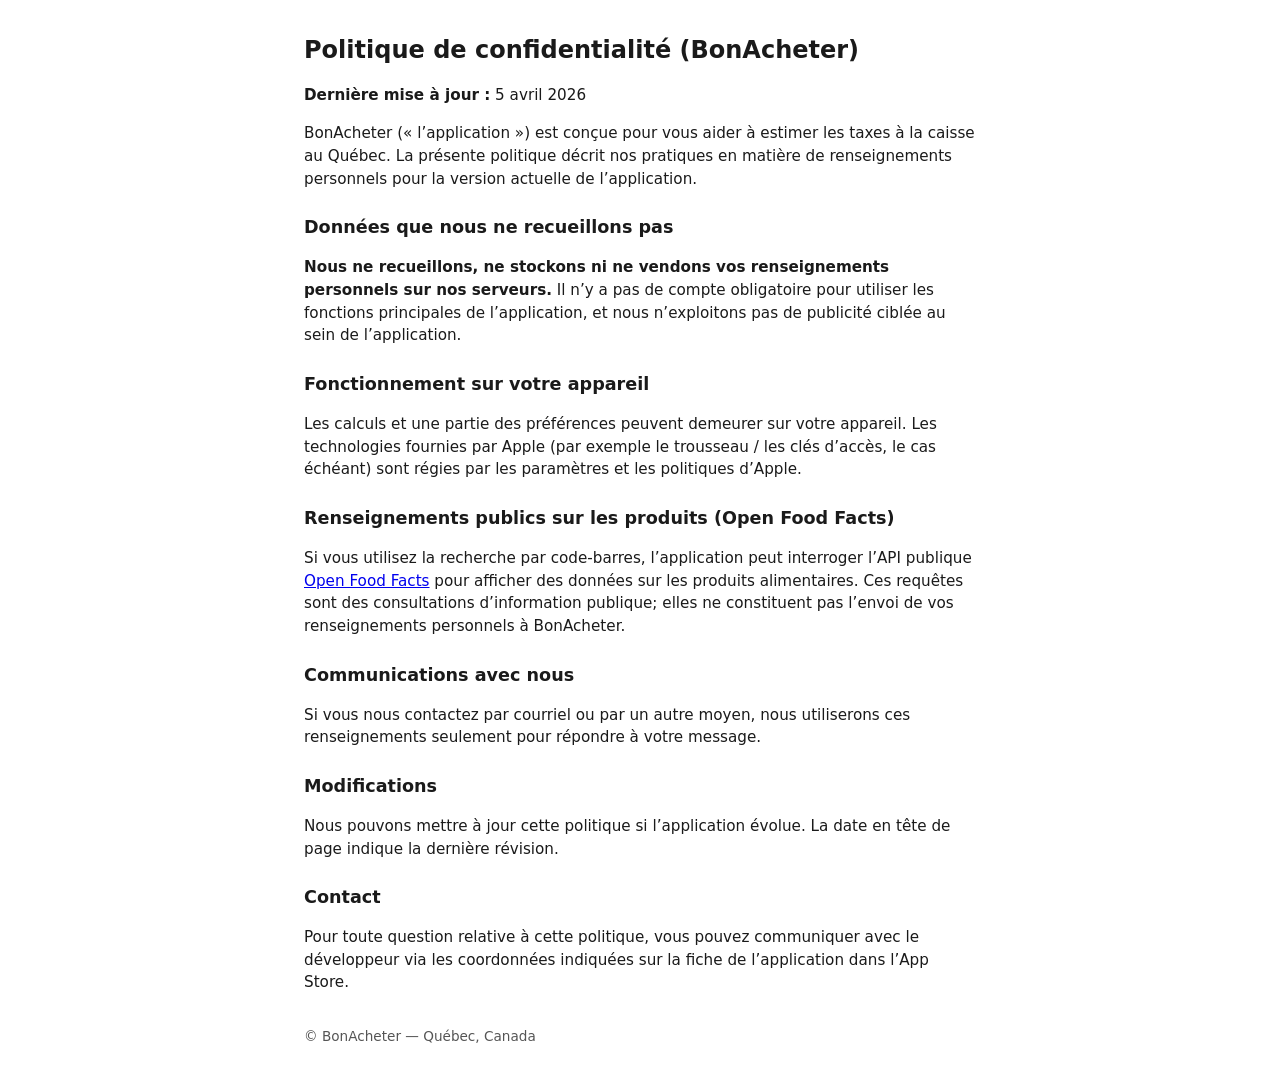
==== docs/privacy.html @ c337c37c "Add French (Canada) privacy policy page for App Store and web Made-with: Cursor" ====
<!DOCTYPE html>
<html lang="fr-CA">
<head>
  <meta charset="utf-8">
  <meta name="viewport" content="width=device-width, initial-scale=1">
  <title>Politique de confidentialité — BonAcheter</title>
  <style>
    body { font-family: system-ui, -apple-system, Segoe UI, Roboto, sans-serif; line-height: 1.5; max-width: 42rem; margin: 2rem auto; padding: 0 1rem; color: #1a1a1a; }
    h1 { font-size: 1.5rem; }
    h2 { font-size: 1.1rem; margin-top: 1.5rem; }
    p, li { font-size: 0.95rem; }
    footer { margin-top: 2rem; font-size: 0.85rem; color: #555; }
  </style>
</head>
<body>
  <h1>Politique de confidentialité (BonAcheter)</h1>
  <p><strong>Dernière mise à jour :</strong> 5 avril 2026</p>
  <p>
    BonAcheter (« l’application ») est conçue pour vous aider à estimer les taxes à la caisse au Québec.
    La présente politique décrit nos pratiques en matière de renseignements personnels pour la version actuelle de l’application.
  </p>

  <h2>Données que nous ne recueillons pas</h2>
  <p>
    <strong>Nous ne recueillons, ne stockons ni ne vendons vos renseignements personnels sur nos serveurs.</strong>
    Il n’y a pas de compte obligatoire pour utiliser les fonctions principales de l’application, et nous n’exploitons pas de publicité ciblée au sein de l’application.
  </p>

  <h2>Fonctionnement sur votre appareil</h2>
  <p>
    Les calculs et une partie des préférences peuvent demeurer sur votre appareil. Les technologies fournies par Apple
    (par exemple le trousseau / les clés d’accès, le cas échéant) sont régies par les paramètres et les politiques d’Apple.
  </p>

  <h2>Renseignements publics sur les produits (Open Food Facts)</h2>
  <p>
    Si vous utilisez la recherche par code-barres, l’application peut interroger l’API publique
    <a href="https://world.openfoodfacts.org" rel="noopener noreferrer">Open Food Facts</a> pour afficher des données
    sur les produits alimentaires. Ces requêtes sont des consultations d’information publique; elles ne constituent pas
    l’envoi de vos renseignements personnels à BonAcheter.
  </p>

  <h2>Communications avec nous</h2>
  <p>
    Si vous nous contactez par courriel ou par un autre moyen, nous utiliserons ces renseignements seulement pour répondre à votre message.
  </p>

  <h2>Modifications</h2>
  <p>
    Nous pouvons mettre à jour cette politique si l’application évolue. La date en tête de page indique la dernière révision.
  </p>

  <h2>Contact</h2>
  <p>
    Pour toute question relative à cette politique, vous pouvez communiquer avec le développeur via les coordonnées indiquées sur la fiche de l’application dans l’App Store.
  </p>

  <footer>
    © BonAcheter — Québec, Canada
  </footer>
</body>
</html>
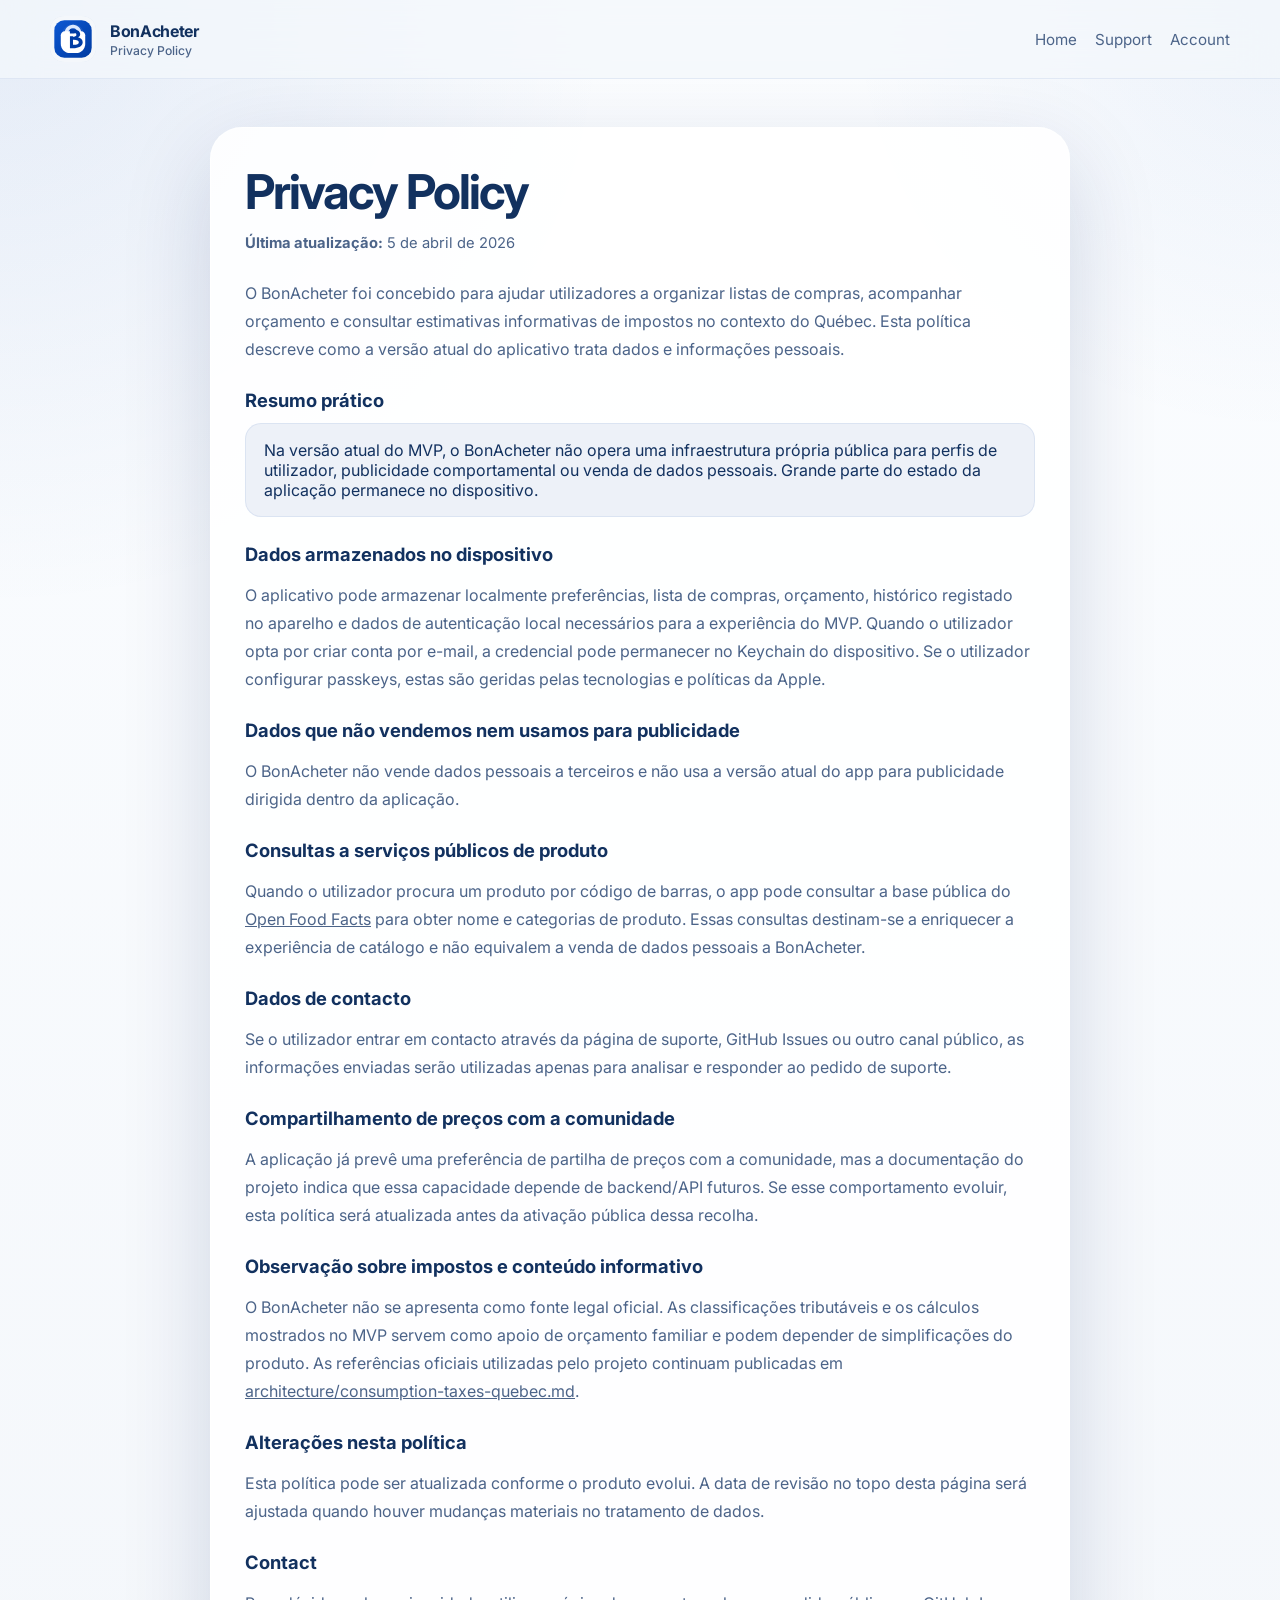
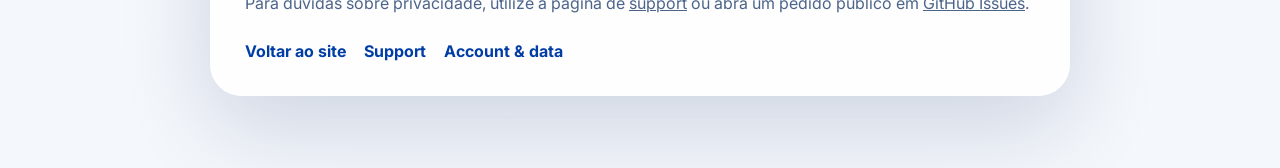
==== commit 55894886: "feat(web): launch BonAcheter GitHub Pages site Add a polished public website with real app screensho" ====
--- a/docs/privacy.html
+++ b/docs/privacy.html
@@ -1,62 +1,110 @@
 <!DOCTYPE html>
-<html lang="fr-CA">
+<html lang="pt-BR">
 <head>
   <meta charset="utf-8">
   <meta name="viewport" content="width=device-width, initial-scale=1">
-  <title>Politique de confidentialité — BonAcheter</title>
-  <style>
-    body { font-family: system-ui, -apple-system, Segoe UI, Roboto, sans-serif; line-height: 1.5; max-width: 42rem; margin: 2rem auto; padding: 0 1rem; color: #1a1a1a; }
-    h1 { font-size: 1.5rem; }
-    h2 { font-size: 1.1rem; margin-top: 1.5rem; }
-    p, li { font-size: 0.95rem; }
-    footer { margin-top: 2rem; font-size: 0.85rem; color: #555; }
-  </style>
+  <title>Privacy Policy | BonAcheter</title>
+  <meta name="description" content="Política de privacidade pública do BonAcheter para GitHub Pages e App Store.">
+  <link rel="preconnect" href="https://fonts.googleapis.com">
+  <link rel="preconnect" href="https://fonts.gstatic.com" crossorigin>
+  <link href="https://fonts.googleapis.com/css2?family=Inter:wght@400;500;600;700;800&display=swap" rel="stylesheet">
+  <link rel="icon" href="assets/brand/bonacheter-mark.svg" type="image/svg+xml">
+  <link rel="stylesheet" href="styles.css">
 </head>
 <body>
-  <h1>Politique de confidentialité (BonAcheter)</h1>
-  <p><strong>Dernière mise à jour :</strong> 5 avril 2026</p>
-  <p>
-    BonAcheter (« l’application ») est conçue pour vous aider à estimer les taxes à la caisse au Québec.
-    La présente politique décrit nos pratiques en matière de renseignements personnels pour la version actuelle de l’application.
-  </p>
+  <header class="site-header">
+    <div class="site-header__inner">
+      <a class="brand" href="index.html">
+        <img class="brand__mark" src="assets/brand/bonacheter-mark.svg" alt="Logo BonAcheter">
+        <span class="brand__text">
+          <span class="brand__title">BonAcheter</span>
+          <span class="brand__tag">Privacy Policy</span>
+        </span>
+      </a>
+      <nav class="nav-links">
+        <a href="index.html">Home</a>
+        <a href="support.html">Support</a>
+        <a href="account.html">Account</a>
+      </nav>
+    </div>
+  </header>
 
-  <h2>Données que nous ne recueillons pas</h2>
-  <p>
-    <strong>Nous ne recueillons, ne stockons ni ne vendons vos renseignements personnels sur nos serveurs.</strong>
-    Il n’y a pas de compte obligatoire pour utiliser les fonctions principales de l’application, et nous n’exploitons pas de publicité ciblée au sein de l’application.
-  </p>
+  <main class="legal-layout">
+    <article class="legal-card">
+      <h1>Privacy Policy</h1>
+      <p class="legal-meta"><strong>Última atualização:</strong> 5 de abril de 2026</p>
+      <p>
+        O BonAcheter foi concebido para ajudar utilizadores a organizar listas de compras, acompanhar orçamento
+        e consultar estimativas informativas de impostos no contexto do Québec. Esta política descreve como a
+        versão atual do aplicativo trata dados e informações pessoais.
+      </p>
 
-  <h2>Fonctionnement sur votre appareil</h2>
-  <p>
-    Les calculs et une partie des préférences peuvent demeurer sur votre appareil. Les technologies fournies par Apple
-    (par exemple le trousseau / les clés d’accès, le cas échéant) sont régies par les paramètres et les politiques d’Apple.
-  </p>
+      <h2>Resumo prático</h2>
+      <div class="note">
+        Na versão atual do MVP, o BonAcheter não opera uma infraestrutura própria pública para perfis de utilizador,
+        publicidade comportamental ou venda de dados pessoais. Grande parte do estado da aplicação permanece no dispositivo.
+      </div>
 
-  <h2>Renseignements publics sur les produits (Open Food Facts)</h2>
-  <p>
-    Si vous utilisez la recherche par code-barres, l’application peut interroger l’API publique
-    <a href="https://world.openfoodfacts.org" rel="noopener noreferrer">Open Food Facts</a> pour afficher des données
-    sur les produits alimentaires. Ces requêtes sont des consultations d’information publique; elles ne constituent pas
-    l’envoi de vos renseignements personnels à BonAcheter.
-  </p>
+      <h2>Dados armazenados no dispositivo</h2>
+      <p>
+        O aplicativo pode armazenar localmente preferências, lista de compras, orçamento, histórico registado no aparelho
+        e dados de autenticação local necessários para a experiência do MVP. Quando o utilizador opta por criar conta por e-mail,
+        a credencial pode permanecer no Keychain do dispositivo. Se o utilizador configurar passkeys, estas são geridas pelas
+        tecnologias e políticas da Apple.
+      </p>
 
-  <h2>Communications avec nous</h2>
-  <p>
-    Si vous nous contactez par courriel ou par un autre moyen, nous utiliserons ces renseignements seulement pour répondre à votre message.
-  </p>
+      <h2>Dados que não vendemos nem usamos para publicidade</h2>
+      <p>
+        O BonAcheter não vende dados pessoais a terceiros e não usa a versão atual do app para publicidade dirigida dentro da aplicação.
+      </p>
 
-  <h2>Modifications</h2>
-  <p>
-    Nous pouvons mettre à jour cette politique si l’application évolue. La date en tête de page indique la dernière révision.
-  </p>
+      <h2>Consultas a serviços públicos de produto</h2>
+      <p>
+        Quando o utilizador procura um produto por código de barras, o app pode consultar a base pública do
+        <a href="https://world.openfoodfacts.org" target="_blank" rel="noopener noreferrer">Open Food Facts</a>
+        para obter nome e categorias de produto. Essas consultas destinam-se a enriquecer a experiência de catálogo
+        e não equivalem a venda de dados pessoais a BonAcheter.
+      </p>
 
-  <h2>Contact</h2>
-  <p>
-    Pour toute question relative à cette politique, vous pouvez communiquer avec le développeur via les coordonnées indiquées sur la fiche de l’application dans l’App Store.
-  </p>
+      <h2>Dados de contacto</h2>
+      <p>
+        Se o utilizador entrar em contacto através da página de suporte, GitHub Issues ou outro canal público,
+        as informações enviadas serão utilizadas apenas para analisar e responder ao pedido de suporte.
+      </p>
 
-  <footer>
-    © BonAcheter — Québec, Canada
-  </footer>
+      <h2>Compartilhamento de preços com a comunidade</h2>
+      <p>
+        A aplicação já prevê uma preferência de partilha de preços com a comunidade, mas a documentação do projeto indica
+        que essa capacidade depende de backend/API futuros. Se esse comportamento evoluir, esta política será atualizada antes
+        da ativação pública dessa recolha.
+      </p>
+
+      <h2>Observação sobre impostos e conteúdo informativo</h2>
+      <p>
+        O BonAcheter não se apresenta como fonte legal oficial. As classificações tributáveis e os cálculos mostrados no MVP
+        servem como apoio de orçamento familiar e podem depender de simplificações do produto. As referências oficiais utilizadas
+        pelo projeto continuam publicadas em
+        <a href="architecture/consumption-taxes-quebec.md">architecture/consumption-taxes-quebec.md</a>.
+      </p>
+
+      <h2>Alterações nesta política</h2>
+      <p>
+        Esta política pode ser atualizada conforme o produto evolui. A data de revisão no topo desta página será ajustada quando
+        houver mudanças materiais no tratamento de dados.
+      </p>
+
+      <h2>Contact</h2>
+      <p>
+        Para dúvidas sobre privacidade, utilize a página de <a href="support.html">support</a> ou abra um pedido público em
+        <a href="https://github.com/gilberto00/bonacheter/issues" target="_blank" rel="noopener noreferrer">GitHub Issues</a>.
+      </p>
+
+      <div class="inline-links">
+        <a href="index.html">Voltar ao site</a>
+        <a href="support.html">Support</a>
+        <a href="account.html">Account & data</a>
+      </div>
+    </article>
+  </main>
 </body>
 </html>
--- a/docs/styles.css
+++ b/docs/styles.css
@@ -0,0 +1,719 @@
+:root {
+  --bg: #f4f7fb;
+  --surface: rgba(255, 255, 255, 0.82);
+  --surface-strong: #ffffff;
+  --surface-tint: #e8eef7;
+  --line: rgba(0, 61, 165, 0.12);
+  --line-strong: rgba(0, 61, 165, 0.2);
+  --text: #12315f;
+  --text-soft: #4c6489;
+  --primary: #003da5;
+  --primary-strong: #002f7d;
+  --accent: #d8e4fb;
+  --success: #0f7c59;
+  --shadow-lg: 0 30px 90px rgba(0, 28, 92, 0.16);
+  --shadow-md: 0 18px 48px rgba(0, 45, 120, 0.12);
+  --radius-xl: 32px;
+  --radius-lg: 24px;
+  --radius-md: 18px;
+  --radius-sm: 14px;
+  --container: 1180px;
+  --font: "Inter", "DM Sans", -apple-system, BlinkMacSystemFont, "Segoe UI", sans-serif;
+}
+
+*,
+*::before,
+*::after {
+  box-sizing: border-box;
+}
+
+html {
+  scroll-behavior: smooth;
+}
+
+body {
+  margin: 0;
+  font-family: var(--font);
+  color: var(--text);
+  background:
+    radial-gradient(circle at top left, rgba(0, 61, 165, 0.09), transparent 28%),
+    radial-gradient(circle at top right, rgba(0, 61, 165, 0.06), transparent 20%),
+    linear-gradient(180deg, #fbfdff 0%, var(--bg) 100%);
+  -webkit-font-smoothing: antialiased;
+}
+
+a {
+  color: inherit;
+}
+
+img {
+  display: block;
+  max-width: 100%;
+}
+
+.page-shell {
+  width: min(calc(100% - 32px), var(--container));
+  margin: 0 auto;
+}
+
+.site-header {
+  position: sticky;
+  top: 0;
+  z-index: 30;
+  backdrop-filter: blur(18px);
+  background: rgba(244, 247, 251, 0.76);
+  border-bottom: 1px solid rgba(0, 61, 165, 0.08);
+}
+
+.site-header__inner {
+  width: min(calc(100% - 32px), var(--container));
+  margin: 0 auto;
+  min-height: 78px;
+  display: flex;
+  align-items: center;
+  justify-content: space-between;
+  gap: 20px;
+}
+
+.brand {
+  display: inline-flex;
+  align-items: center;
+  gap: 14px;
+  text-decoration: none;
+  font-weight: 700;
+}
+
+.brand__mark {
+  width: 46px;
+  height: 46px;
+  border-radius: 14px;
+  box-shadow: inset 0 0 0 1px rgba(0, 61, 165, 0.1);
+}
+
+.brand__text {
+  display: flex;
+  flex-direction: column;
+  gap: 2px;
+}
+
+.brand__title {
+  font-size: 1rem;
+  letter-spacing: -0.02em;
+}
+
+.brand__tag {
+  font-size: 0.76rem;
+  font-weight: 500;
+  color: var(--text-soft);
+}
+
+.nav-links {
+  display: flex;
+  align-items: center;
+  gap: 18px;
+  font-size: 0.95rem;
+}
+
+.nav-links a {
+  text-decoration: none;
+  color: var(--text-soft);
+}
+
+.nav-links a:hover,
+.nav-links a:focus-visible {
+  color: var(--primary);
+}
+
+.nav-links .button {
+  margin-left: 8px;
+}
+
+.hero {
+  padding: 60px 0 34px;
+}
+
+.hero__grid {
+  display: grid;
+  grid-template-columns: minmax(0, 1.1fr) minmax(320px, 0.9fr);
+  gap: 40px;
+  align-items: center;
+}
+
+.eyebrow {
+  display: inline-flex;
+  align-items: center;
+  gap: 10px;
+  padding: 10px 14px;
+  border-radius: 999px;
+  background: rgba(232, 238, 247, 0.9);
+  color: var(--primary);
+  font-size: 0.86rem;
+  font-weight: 600;
+  border: 1px solid rgba(0, 61, 165, 0.08);
+}
+
+.hero h1 {
+  margin: 18px 0 18px;
+  font-size: clamp(2.75rem, 6vw, 5rem);
+  line-height: 0.95;
+  letter-spacing: -0.05em;
+}
+
+.hero p.lead {
+  margin: 0;
+  max-width: 42rem;
+  font-size: 1.08rem;
+  line-height: 1.72;
+  color: var(--text-soft);
+}
+
+.hero__actions {
+  display: flex;
+  flex-wrap: wrap;
+  gap: 14px;
+  margin-top: 28px;
+}
+
+.button {
+  display: inline-flex;
+  align-items: center;
+  justify-content: center;
+  gap: 10px;
+  min-height: 52px;
+  padding: 0 22px;
+  border-radius: 999px;
+  border: 1px solid transparent;
+  text-decoration: none;
+  font-weight: 700;
+  transition: transform 0.18s ease, box-shadow 0.18s ease, background 0.18s ease;
+}
+
+.button:hover,
+.button:focus-visible {
+  transform: translateY(-1px);
+}
+
+.button--primary {
+  background: linear-gradient(135deg, var(--primary) 0%, #0d56cf 100%);
+  color: #fff;
+  box-shadow: 0 16px 32px rgba(0, 61, 165, 0.28);
+}
+
+.button--secondary {
+  background: rgba(255, 255, 255, 0.88);
+  color: var(--primary);
+  border-color: rgba(0, 61, 165, 0.12);
+}
+
+.button--ghost {
+  background: transparent;
+  color: var(--primary);
+  border-color: rgba(0, 61, 165, 0.12);
+}
+
+.trust-strip {
+  margin-top: 28px;
+  display: flex;
+  flex-wrap: wrap;
+  gap: 12px;
+}
+
+.chip {
+  display: inline-flex;
+  align-items: center;
+  gap: 8px;
+  min-height: 40px;
+  padding: 0 14px;
+  border-radius: 999px;
+  background: rgba(255, 255, 255, 0.76);
+  border: 1px solid rgba(0, 61, 165, 0.08);
+  color: var(--text-soft);
+  font-size: 0.88rem;
+  font-weight: 600;
+}
+
+.hero-card {
+  position: relative;
+  min-height: 640px;
+  border-radius: var(--radius-xl);
+  background:
+    radial-gradient(circle at top, rgba(0, 61, 165, 0.08), transparent 45%),
+    linear-gradient(180deg, rgba(255, 255, 255, 0.9), rgba(232, 238, 247, 0.76));
+  border: 1px solid rgba(255, 255, 255, 0.65);
+  box-shadow: var(--shadow-lg);
+  overflow: hidden;
+}
+
+.hero-card__badge {
+  position: absolute;
+  top: 22px;
+  left: 22px;
+  right: 22px;
+  display: flex;
+  justify-content: space-between;
+  gap: 12px;
+  font-size: 0.8rem;
+  color: var(--text-soft);
+}
+
+.mini-card {
+  padding: 12px 14px;
+  border-radius: 16px;
+  background: rgba(255, 255, 255, 0.84);
+  border: 1px solid rgba(0, 61, 165, 0.08);
+  box-shadow: var(--shadow-md);
+}
+
+.phone-stack {
+  position: absolute;
+  inset: 88px 20px 24px;
+}
+
+.phone-frame {
+  position: absolute;
+  width: min(320px, 72%);
+  border-radius: 38px;
+  padding: 14px;
+  background: #0f1930;
+  box-shadow: 0 32px 65px rgba(8, 23, 58, 0.28);
+}
+
+.phone-frame img {
+  width: 100%;
+  border-radius: 26px;
+}
+
+.phone-frame--front {
+  left: 8%;
+  bottom: 0;
+  z-index: 3;
+}
+
+.phone-frame--back {
+  right: 3%;
+  top: 6%;
+  z-index: 2;
+  transform: rotate(7deg);
+}
+
+.phone-frame--side {
+  left: 2%;
+  top: 10%;
+  z-index: 1;
+  transform: rotate(-9deg) scale(0.9);
+}
+
+.floating-stat {
+  position: absolute;
+  right: 12px;
+  bottom: 36px;
+  max-width: 210px;
+}
+
+.floating-stat strong,
+.floating-note strong {
+  display: block;
+  margin-bottom: 4px;
+  color: var(--text);
+}
+
+.floating-note {
+  position: absolute;
+  left: 16px;
+  bottom: 120px;
+  max-width: 210px;
+}
+
+section {
+  padding: 34px 0;
+}
+
+.section-head {
+  display: flex;
+  justify-content: space-between;
+  align-items: end;
+  gap: 24px;
+  margin-bottom: 22px;
+}
+
+.section-head h2 {
+  margin: 0;
+  font-size: clamp(1.85rem, 3.3vw, 3rem);
+  letter-spacing: -0.04em;
+}
+
+.section-head p {
+  margin: 0;
+  max-width: 40rem;
+  line-height: 1.65;
+  color: var(--text-soft);
+}
+
+.grid-3,
+.grid-4,
+.grid-2 {
+  display: grid;
+  gap: 18px;
+}
+
+.grid-4 {
+  grid-template-columns: repeat(4, minmax(0, 1fr));
+}
+
+.grid-3 {
+  grid-template-columns: repeat(3, minmax(0, 1fr));
+}
+
+.grid-2 {
+  grid-template-columns: repeat(2, minmax(0, 1fr));
+}
+
+.card {
+  padding: 24px;
+  border-radius: var(--radius-lg);
+  background: var(--surface);
+  border: 1px solid rgba(255, 255, 255, 0.75);
+  box-shadow: var(--shadow-md);
+}
+
+.card h3,
+.card h4 {
+  margin: 0 0 10px;
+  font-size: 1.08rem;
+}
+
+.card p,
+.card li {
+  margin: 0;
+  line-height: 1.65;
+  color: var(--text-soft);
+}
+
+.card ul {
+  margin: 14px 0 0;
+  padding-left: 18px;
+}
+
+.feature-icon {
+  width: 46px;
+  height: 46px;
+  border-radius: 14px;
+  display: inline-grid;
+  place-items: center;
+  margin-bottom: 16px;
+  font-size: 1.35rem;
+  color: var(--primary);
+  background: rgba(232, 238, 247, 0.9);
+  border: 1px solid rgba(0, 61, 165, 0.08);
+}
+
+.showcase-grid {
+  display: grid;
+  grid-template-columns: repeat(3, minmax(0, 1fr));
+  gap: 18px;
+}
+
+.showcase-card {
+  padding: 18px;
+  border-radius: 28px;
+  background: rgba(255, 255, 255, 0.8);
+  box-shadow: var(--shadow-md);
+  border: 1px solid rgba(255, 255, 255, 0.75);
+}
+
+.showcase-card img {
+  border-radius: 24px;
+  box-shadow: 0 18px 32px rgba(10, 22, 58, 0.18);
+}
+
+.showcase-card h3 {
+  margin: 16px 0 8px;
+  font-size: 1rem;
+}
+
+.showcase-card p {
+  margin: 0;
+  color: var(--text-soft);
+  line-height: 1.6;
+}
+
+.info-panel {
+  padding: 28px;
+  border-radius: var(--radius-lg);
+  background: linear-gradient(180deg, rgba(255, 255, 255, 0.92), rgba(232, 238, 247, 0.88));
+  box-shadow: var(--shadow-md);
+  border: 1px solid rgba(255, 255, 255, 0.75);
+}
+
+.info-panel h3 {
+  margin: 0 0 10px;
+  font-size: 1.15rem;
+}
+
+.info-panel p {
+  margin: 0;
+  line-height: 1.7;
+  color: var(--text-soft);
+}
+
+.info-panel p + p,
+.info-panel ul {
+  margin-top: 14px;
+}
+
+.info-panel ul {
+  padding-left: 18px;
+}
+
+.split-callout {
+  display: grid;
+  grid-template-columns: 1.1fr 0.9fr;
+  gap: 18px;
+}
+
+.footer-cta {
+  margin: 30px 0 72px;
+  padding: 30px;
+  border-radius: var(--radius-xl);
+  background: linear-gradient(135deg, rgba(0, 61, 165, 0.96), rgba(6, 88, 205, 0.96));
+  color: #fff;
+  box-shadow: 0 30px 70px rgba(0, 61, 165, 0.24);
+}
+
+.footer-cta h2 {
+  margin: 0 0 12px;
+  font-size: clamp(1.8rem, 3.5vw, 3rem);
+  letter-spacing: -0.04em;
+}
+
+.footer-cta p {
+  margin: 0;
+  max-width: 44rem;
+  color: rgba(255, 255, 255, 0.86);
+  line-height: 1.7;
+}
+
+.footer-cta__actions {
+  display: flex;
+  flex-wrap: wrap;
+  gap: 12px;
+  margin-top: 22px;
+}
+
+.footer-cta .button--secondary,
+.footer-cta .button--ghost {
+  background: rgba(255, 255, 255, 0.14);
+  color: #fff;
+  border-color: rgba(255, 255, 255, 0.18);
+}
+
+.site-footer {
+  padding: 0 0 40px;
+}
+
+.site-footer__grid {
+  display: grid;
+  grid-template-columns: 1.2fr 0.8fr 0.8fr;
+  gap: 24px;
+  align-items: start;
+}
+
+.site-footer__grid h4 {
+  margin: 0 0 12px;
+}
+
+.site-footer__grid p,
+.site-footer__grid li,
+.site-footer__grid a {
+  color: var(--text-soft);
+  line-height: 1.7;
+  text-decoration: none;
+}
+
+.site-footer__grid ul {
+  margin: 0;
+  padding: 0;
+  list-style: none;
+}
+
+.site-footer__grid li + li {
+  margin-top: 8px;
+}
+
+.legal-layout {
+  padding: 48px 0 72px;
+}
+
+.legal-card {
+  max-width: 860px;
+  margin: 0 auto;
+  padding: 34px;
+  border-radius: var(--radius-xl);
+  background: rgba(255, 255, 255, 0.86);
+  box-shadow: var(--shadow-lg);
+  border: 1px solid rgba(255, 255, 255, 0.72);
+}
+
+.legal-card h1 {
+  margin: 0 0 10px;
+  font-size: clamp(2rem, 4vw, 3rem);
+  letter-spacing: -0.04em;
+}
+
+.legal-card h2 {
+  margin: 26px 0 12px;
+  font-size: 1.15rem;
+}
+
+.legal-card p,
+.legal-card li {
+  line-height: 1.75;
+  color: var(--text-soft);
+}
+
+.legal-card ul {
+  padding-left: 18px;
+}
+
+.legal-meta {
+  margin: 0 0 22px;
+  color: var(--text-soft);
+  font-size: 0.92rem;
+}
+
+.inline-links {
+  display: flex;
+  flex-wrap: wrap;
+  gap: 12px 18px;
+  margin-top: 24px;
+}
+
+.inline-links a {
+  text-decoration: none;
+  color: var(--primary);
+  font-weight: 700;
+}
+
+.note {
+  padding: 16px 18px;
+  border-radius: 16px;
+  background: rgba(232, 238, 247, 0.78);
+  border: 1px solid rgba(0, 61, 165, 0.08);
+}
+
+.badge-row {
+  display: flex;
+  flex-wrap: wrap;
+  gap: 10px;
+  margin-top: 18px;
+}
+
+.badge-row span {
+  display: inline-flex;
+  align-items: center;
+  min-height: 36px;
+  padding: 0 12px;
+  border-radius: 999px;
+  background: rgba(232, 238, 247, 0.76);
+  font-size: 0.85rem;
+  color: var(--primary);
+  font-weight: 700;
+}
+
+@media (max-width: 1080px) {
+  .hero__grid,
+  .split-callout,
+  .site-footer__grid {
+    grid-template-columns: 1fr;
+  }
+
+  .grid-4 {
+    grid-template-columns: repeat(2, minmax(0, 1fr));
+  }
+
+  .showcase-grid {
+    grid-template-columns: repeat(2, minmax(0, 1fr));
+  }
+
+  .hero-card {
+    min-height: 720px;
+  }
+
+  .phone-frame {
+    width: min(310px, 76%);
+  }
+}
+
+@media (max-width: 760px) {
+  .site-header__inner {
+    min-height: auto;
+    padding: 14px 0;
+    align-items: flex-start;
+    flex-direction: column;
+  }
+
+  .nav-links {
+    width: 100%;
+    flex-wrap: wrap;
+  }
+
+  .hero {
+    padding-top: 34px;
+  }
+
+  .hero h1 {
+    font-size: clamp(2.3rem, 12vw, 3.5rem);
+  }
+
+  .grid-4,
+  .grid-3,
+  .grid-2,
+  .showcase-grid {
+    grid-template-columns: 1fr;
+  }
+
+  .hero-card {
+    min-height: 700px;
+  }
+
+  .phone-stack {
+    inset: 84px 8px 16px;
+  }
+
+  .phone-frame {
+    width: min(282px, 82%);
+  }
+
+  .phone-frame--front {
+    left: 6%;
+  }
+
+  .phone-frame--back {
+    right: 0;
+  }
+
+  .floating-note,
+  .floating-stat {
+    position: static;
+    margin: 14px;
+    max-width: none;
+  }
+
+  .hero-card__badge {
+    position: static;
+    padding: 18px 18px 0;
+    flex-direction: column;
+  }
+
+  .phone-stack {
+    position: relative;
+  }
+
+  .site-footer {
+    padding-bottom: 26px;
+  }
+
+  .legal-card {
+    padding: 24px;
+  }
+}
